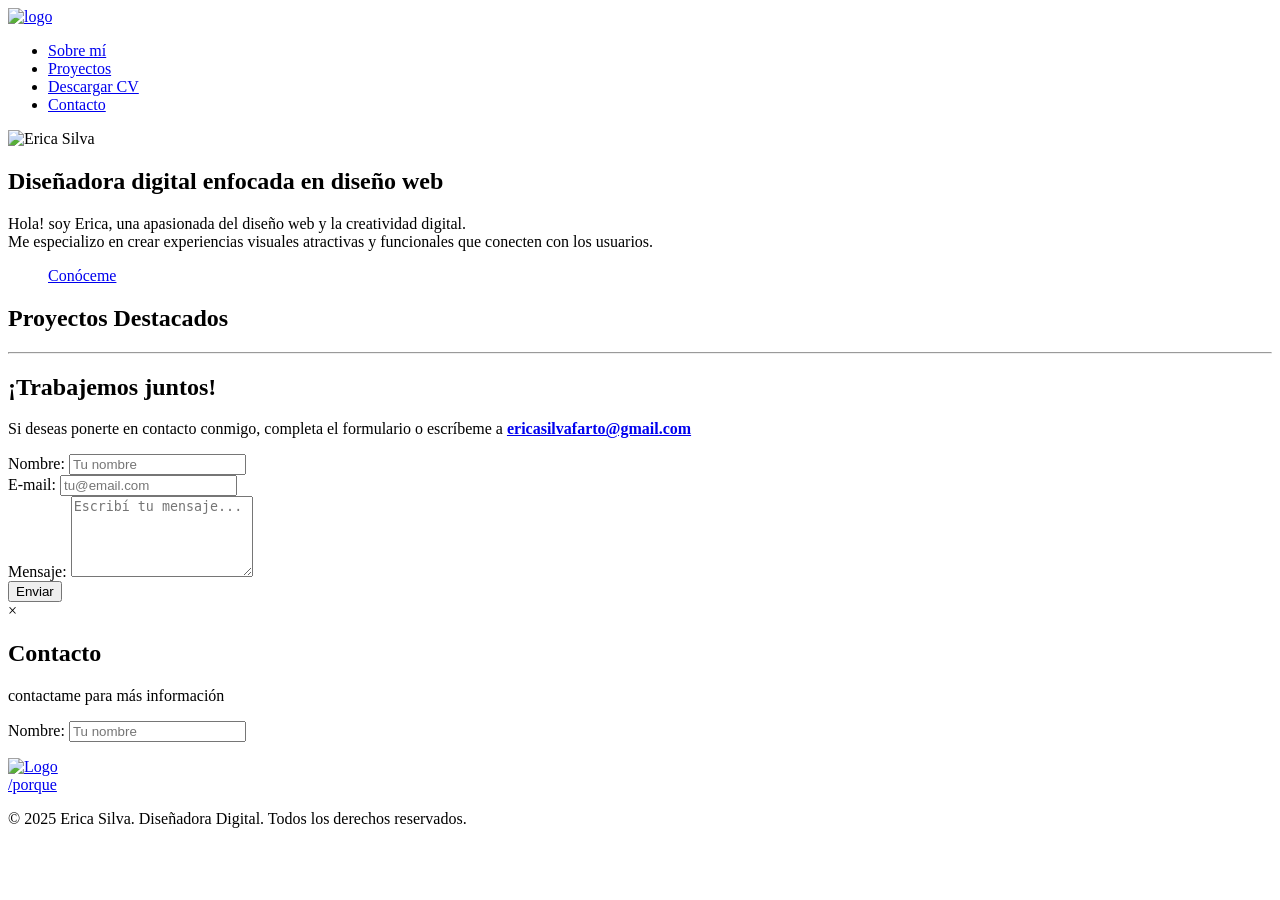
==== index.html @ f7aca34e "Cambie el index" ====
<!DOCTYPE html>
<html lang="es">

<head>
    <meta charset="UTF-8">
    <meta name="viewport" content="width=device-width, initial-scale=1.0">
    <title>Porfolio-Erica</title>
    <!-- Google Tag Manager -->
<script>(function(w,d,s,l,i){w[l]=w[l]||[];w[l].push({'gtm.start':
new Date().getTime(),event:'gtm.js'});var f=d.getElementsByTagName(s)[0],
j=d.createElement(s),dl=l!='dataLayer'?'&l='+l:'';j.async=true;j.src=
'https://www.googletagmanager.com/gtm.js?id='+i+dl;f.parentNode.insertBefore(j,f);
})(window,document,'script','dataLayer','GTM-5Q8TMDD6');</script>
<!-- End Google Tag Manager -->
    <link rel="stylesheet" href="estilo.css">
    <link rel="shortcut icon" href="imagenes/logo.png" type="Image/x-icon" />
</head>

<body>
    <!-- Google Tag Manager (noscript) -->
<noscript><iframe src="https://www.googletagmanager.com/ns.html?id=GTM-5Q8TMDD6"
height="0" width="0" style="display:none;visibility:hidden"></iframe></noscript>
<!-- End Google Tag Manager (noscript) -->
    <header>
        <nav id="navbar">
            <div class="logo"><a href="index.html"><img src="imagenes/logo.png" alt="logo"></a></div>
            <ul class="nav-links">
                <li><a href="#sobremi">Sobre mí</a></li>
                <li><a href="#proyectos">Proyectos</a></li>
                <li><a href="CV_Erica_Silva.pdf" download="CV">Descargar CV</a></li>
                <li><a href="#contacto">Contacto</a></li>
            </ul>
    </header>

    <main>
        <section id="sobremi" class="seccion">
            <div class="hero-img">
                <img src="imagenes/EricaSilva.webp" alt="Erica Silva">
            </div>
            <div class="sec-content">
                <h2 class="section-title">Diseñadora digital enfocada en diseño web</h2>
                <p>Hola! soy Erica, una apasionada del diseño web y la creatividad digital. <br> Me especializo en crear
                    experiencias visuales atractivas y funcionales que conecten con los usuarios.
                </p>
                <ul class="contacto">
                    <a href="sobremi.html">Conóceme</a>
                </ul>
            </div>
        </section>

        <section id="herramientas" class="herramientas">
            <div class="logo-slider" id="logoSlider">
                <div class="logo-track">
                    <p class="logo-item" target="_blank"><i class="fab fa-html5"></i></p>
                    <p class="logo-item" target="_blank"><i class="fab fa-css3-alt"></i></p>
                    <p class="logo-item" target="_blank"><i class="fab fa-js"></i></p>
                    <p class="logo-item" target="_blank"><i class="fas fa-code"></i></p>
                    <p class="logo-item" target="_blank"><i class="fab fa-github"></i></a></p>
                    <p class="logo-item" target="_blank"><i class="fab fa-figma"></i></a></p>
                    <p class="logo-item" target="_blank"><i class="fas fa-pen-nib"></i></p>
                    <p class="logo-item" target="_blank"><i class="fas fa-camera"></i></p>
                    <p class="logo-item" target="_blank"><i class="fas fa-video"></i></p>
                    <p class="logo-item" target="_blank"><i class="fas fa-project-diagram"></i></p>
                    <p class="logo-item" target="_blank"><i class="fab fa-html5"></i></p>
                    <p class="logo-item" target="_blank"><i class="fab fa-css3-alt"></i></p>
                    <p class="logo-item" target="_blank"><i class="fab fa-js"></i></p>
                    <p class="logo-item" target="_blank"><i class="fas fa-code"></i></p>
                    <p class="logo-item" target="_blank"><i class="fab fa-github"></i></a></p>
                    <p class="logo-item" target="_blank"><i class="fab fa-figma"></i></a></p>
                    <p class="logo-item" target="_blank"><i class="fas fa-pen-nib"></i></p>
                    <p class="logo-item" target="_blank"><i class="fas fa-camera"></i></p>
                    <p class="logo-item" target="_blank"><i class="fas fa-video"></i></p>
                    <p class="logo-item" target="_blank"><i class="fas fa-project-diagram"></i></p>
                      <p class="logo-item" target="_blank"><i class="fab fa-html5"></i></p>
                    <p class="logo-item" target="_blank"><i class="fab fa-css3-alt"></i></p>
                    <p class="logo-item" target="_blank"><i class="fab fa-js"></i></p>
                    <p class="logo-item" target="_blank"><i class="fas fa-code"></i></p>
                    <p class="logo-item" target="_blank"><i class="fab fa-github"></i></a></p>
                    <p class="logo-item" target="_blank"><i class="fab fa-figma"></i></a></p>
                    <p class="logo-item" target="_blank"><i class="fas fa-pen-nib"></i></p>
                    <p class="logo-item" target="_blank"><i class="fas fa-camera"></i></p>
                    <p class="logo-item" target="_blank"><i class="fas fa-video"></i></p>
                    <p class="logo-item" target="_blank"><i class="fas fa-project-diagram"></i></p>
                    <p class="logo-item" target="_blank"><i class="fab fa-html5"></i></p>
                    <p class="logo-item" target="_blank"><i class="fab fa-css3-alt"></i></p>
                    <p class="logo-item" target="_blank"><i class="fab fa-js"></i></p>
                    <p class="logo-item" target="_blank"><i class="fas fa-code"></i></p>
                    <p class="logo-item" target="_blank"><i class="fab fa-github"></i></a></p>
                    <p class="logo-item" target="_blank"><i class="fab fa-figma"></i></a></p>
                    <p class="logo-item" target="_blank"><i class="fas fa-pen-nib"></i></p>
                    <p class="logo-item" target="_blank"><i class="fas fa-camera"></i></p>
                    <p class="logo-item" target="_blank"><i class="fas fa-video"></i></p>
                    <p class="logo-item" target="_blank"><i class="fas fa-project-diagram"></i></p>
                </div>
            </div>
        </section>

        <section id="proyectos" class="seccion">
            <h2 class="section-title">Proyectos Destacados</h2>
            <div class="proyecto-contenedor-grid" id="proyectos-grid">
            </div>
        </section>


        <hr class="divisor-seccion">

<section id="contacto" class="seccion">
        <div class="contacto-contenido"> 
            <h2 class="section-title">¡Trabajemos juntos!</h2>
<p class="intro-contacto">Si deseas ponerte en contacto conmigo, completa el formulario o escríbeme a <a href="mailto:ericasilvafarto@gmail.com"> <strong>ericasilvafarto@gmail.com</strong></a></p>
            <form id="form-usuario" name="contact" method="POST" data-netlify="true" data-netlify="true">
                <input type="hidden" name="form-name" value="contact"/> 

                <div class="grupo-form">
                    <label for="firstname">Nombre:</label>
                    <input type="text" id="firstname" name="firstname" placeholder="Tu nombre" required />
                </div>

                <div class="grupo-form">
                    <label for="email">E-mail:</label>
                    <input type="email" id="email" name="email" placeholder="tu@email.com" required /> 
                    <div id="error-email" class="error"></div>
                </div>

                <div class="grupo-form">
                    <label for="message">Mensaje:</label>
                    <textarea id="message" name="message" rows="5" placeholder="Escribí tu mensaje..." required></textarea>
                </div>



                
  <div id="mensaje-exito" class="exito" style="display:none;">
    ¡Gracias! Tu mensaje fue enviado correctamente. 💌
  </div>


                <div id="mensaje-exito" class="exito"></div>
                <button type="submit" class="btn-cta">Enviar</button>
            </form>
        </div>
    </section>
    <!-- Modal de Proyecto -->
<div id="modal-proyecto" class="modal" style="display:none;">
    <div class="modal-contenido">
        <span class="cerrar-modal">&times;</span>
        <h2 id="modal-titulo"></h2>
        <img id="modal-imagen" src="" alt="" />
        <p id="modal-descripcion"></p>
        <div id="modal-tecnologias" class="modal-tecnologias"></div>
        <div class="modal-links">
            <a id="modal-link" href="#" target="_blank" class="btn">Ver Sitio</a>
            <a id="modal-behance" href="#" target="_blank" class="btn">Behance</a>
        </div>
    </div>
</div>

    </main>



 
   <div id="modal" class="modal">
    <div class="modal-contenido">
        <span id="cerrar-modal" class="cerrar-modal" >&times;</span>
        <h2>Contacto</h2>
        <p class="intro-contacto">contactame para más información</p>
        
       <form id="form-usuario" name="contact" method="POST" 
    data-netlify="true" 
    action="success.html"
    netlify-webhook="https://api.hsforms.com/submissions/v3/integration/submit/50661466/5d2b5044-9c53-4bc4-9241-8a1c435d7671"> 

    <input type="hidden" name="form-name" value="contact"/> 

  <div class="grupo-form">
    <label for="firstname">Nombre:</label>
    <input type="text" id="firstname" name="firstname" placeholder="Tu nombre" required />
    <p id="error-firstname" class="error"></p> 
</div>
</div></div>


    <footer id="footer-compacto">
        <div class="footer-contenido-alineado">
            <div class="logo">
                <a href="index.html"><img src="imagenes/logo.webp" alt="Logo"></a>
            </div>
            <div class="footer-col-info">
                <div class="footer-redes-compacto">
                    <a href="https://www.behance.net/ericasilva61" target="_blank" aria-label="Behance"><i class="fab fa-behance"></i></a>
                    <a  href="https://www.instagram.com/puntocreativo_uy/" target="_blank" aria-label="Instagram"><i class="fab fa-instagram"></i></a>
                </div>
            </div>
        </div>
          <a href="/porque/" id="porque">/porque</a>

        <div class="footer-copy-compacto">
            <p>&copy; 2025 Erica Silva. Diseñadora Digital. Todos los derechos reservados.</p>
        </div>
    </footer>
  
    <script src="https://kit.fontawesome.com/db7459d024.js" crossorigin="anonymous"></script>
    <script src="codigo.js?v=1.0.1"></script>

    <script type="text/javascript" id="hs-script-loader" async defer src="//js.hs-scripts.com/50661466.js"></script>

</body>

</html>
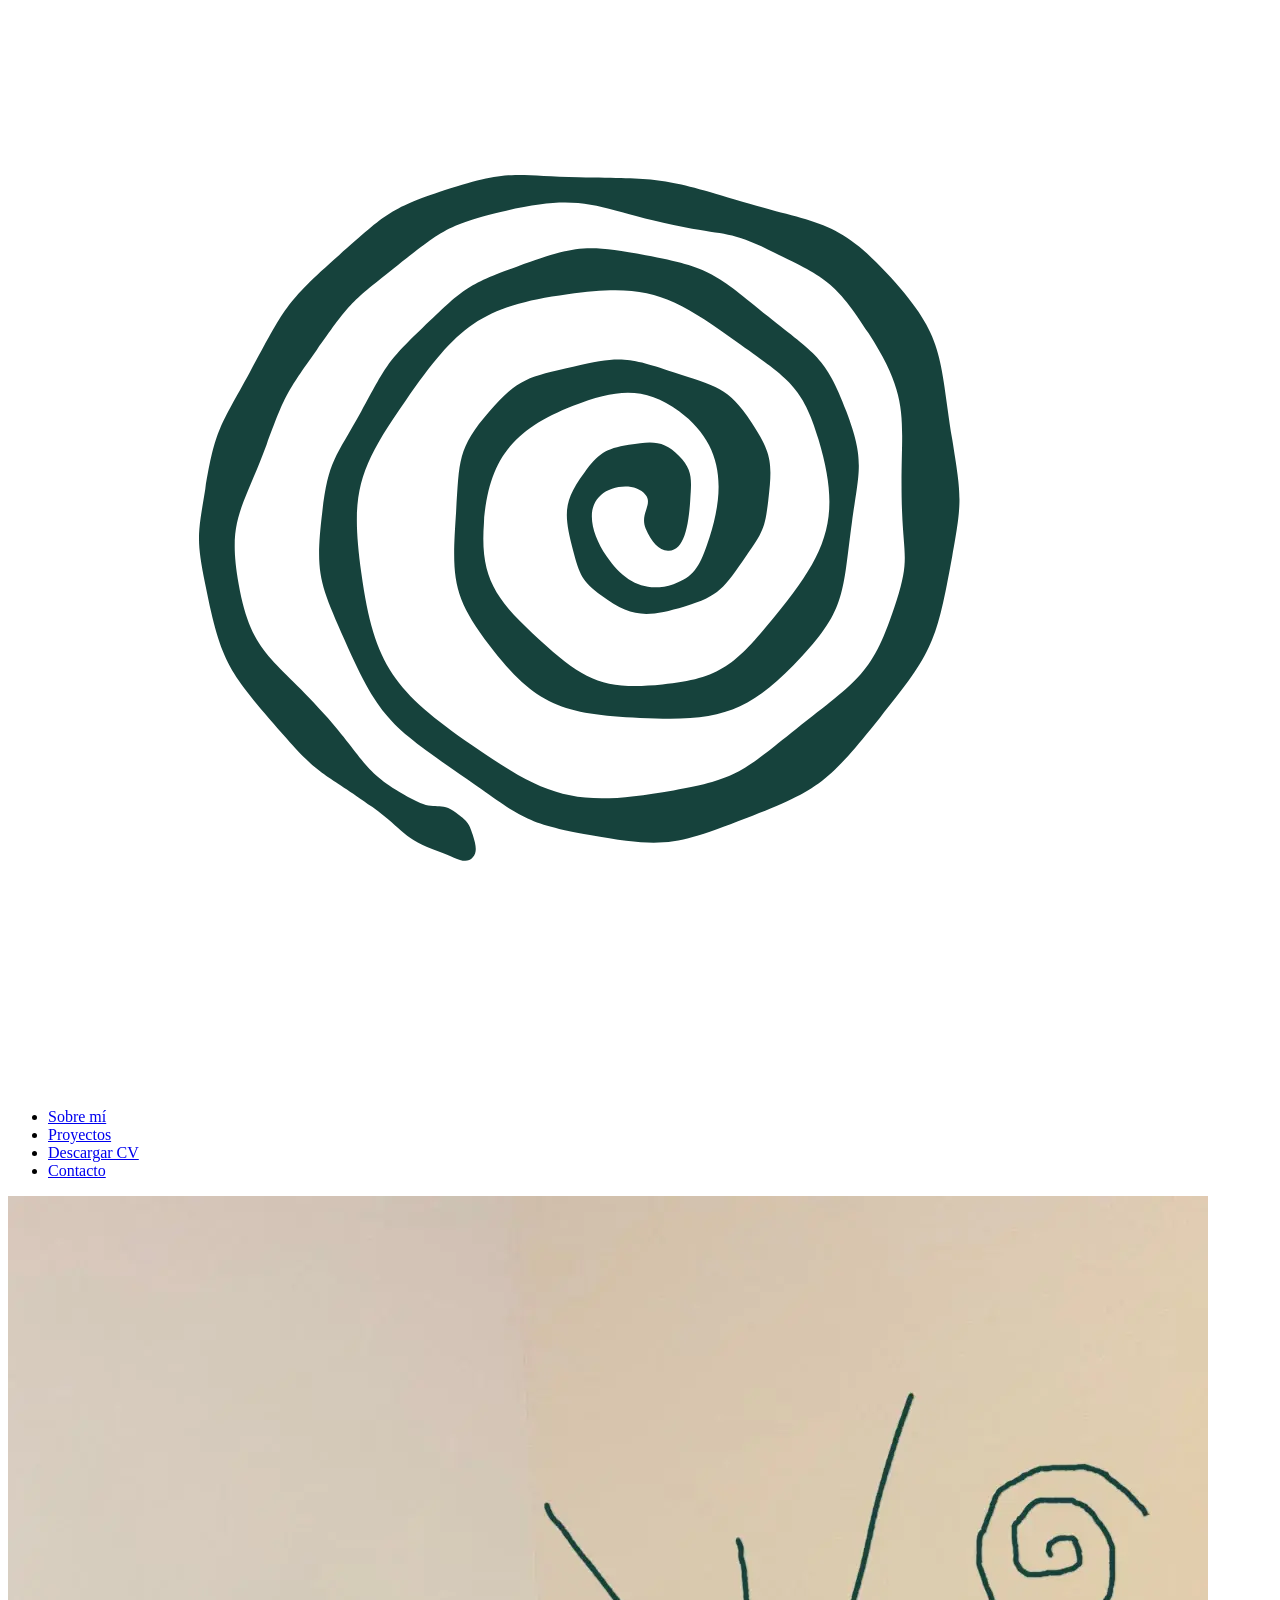
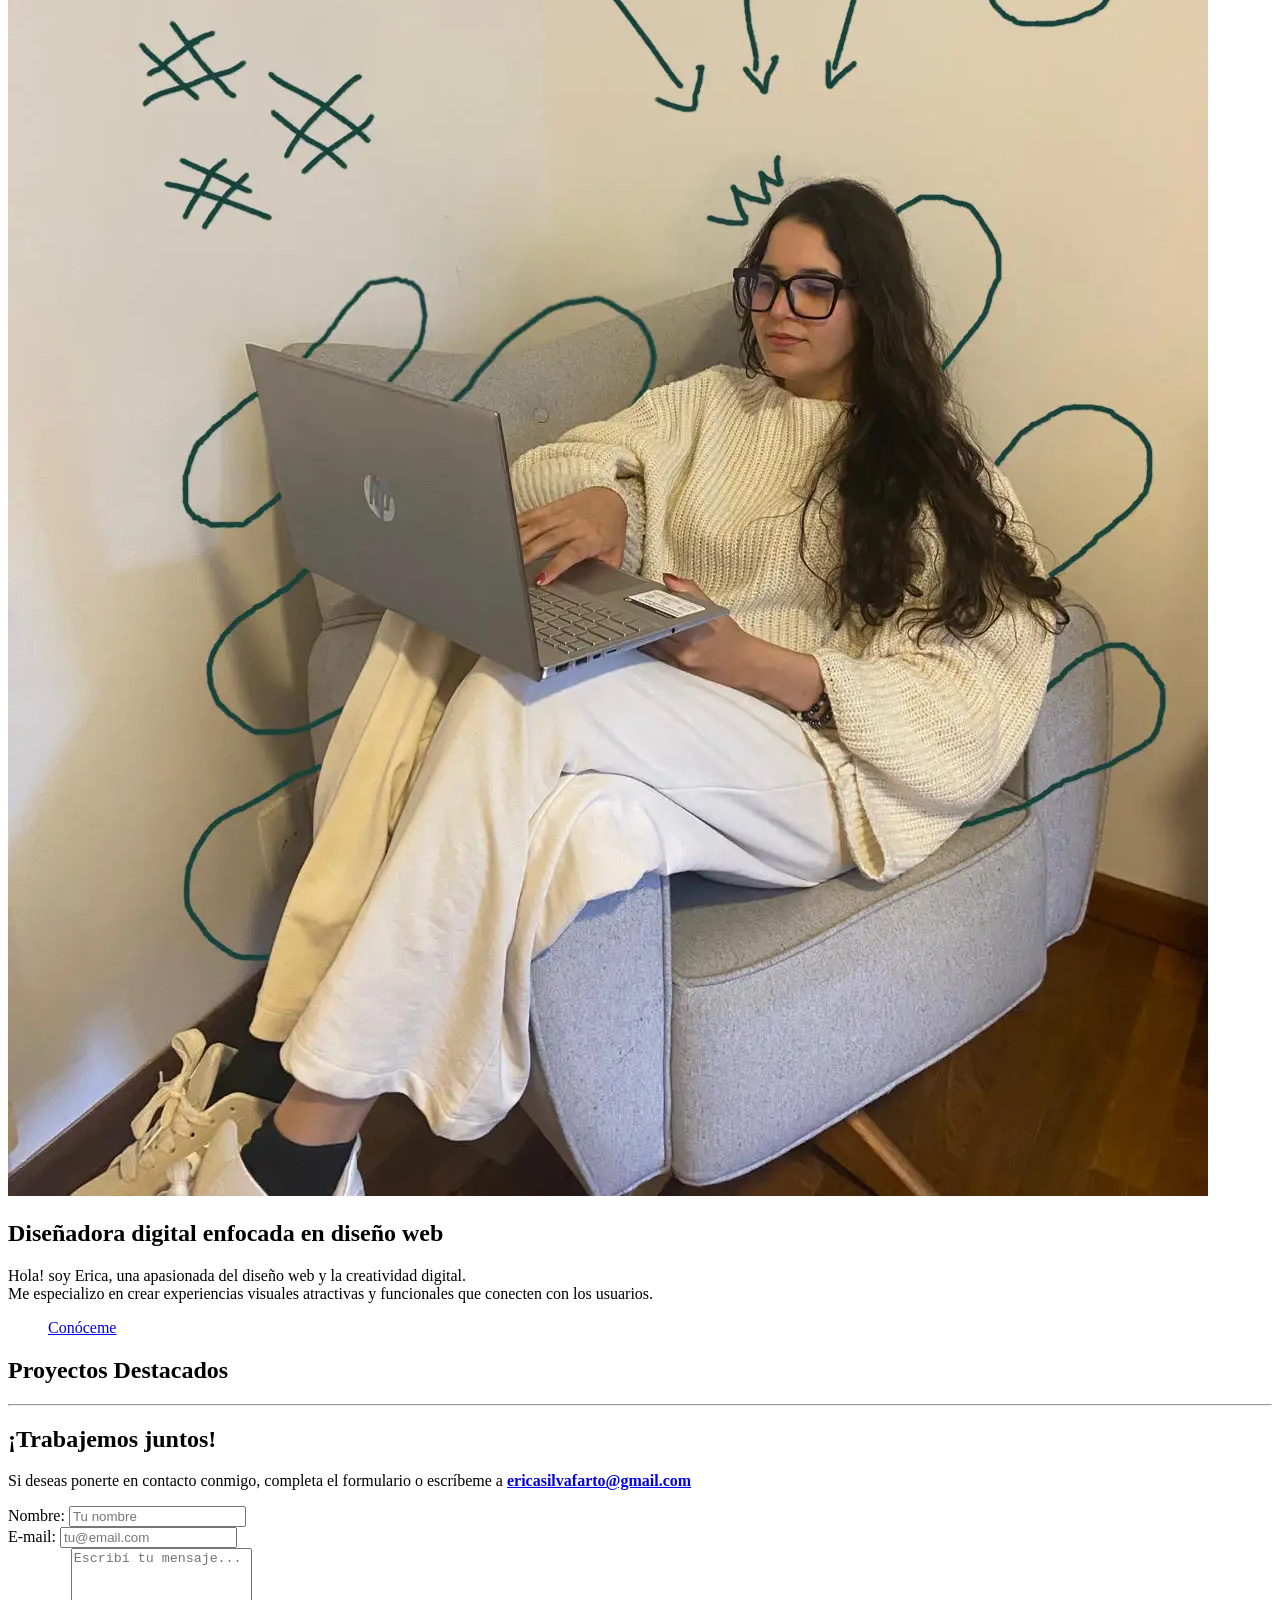
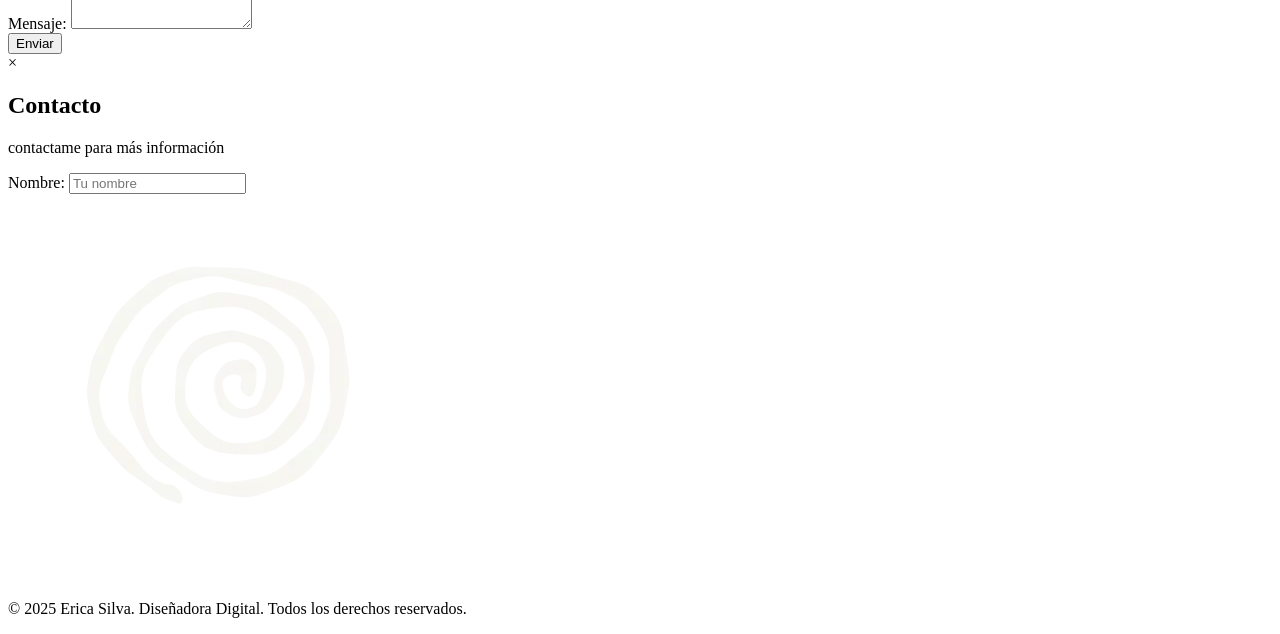
==== commit 6a51a34a: "Agregue CV e imagenes" ====
--- a/index.html
+++ b/index.html
@@ -193,7 +193,7 @@
                 </div>
             </div>
         </div>
-          <a href="/porque/" id="porque">/porque</a>
+    
 
         <div class="footer-copy-compacto">
             <p>&copy; 2025 Erica Silva. Diseñadora Digital. Todos los derechos reservados.</p>
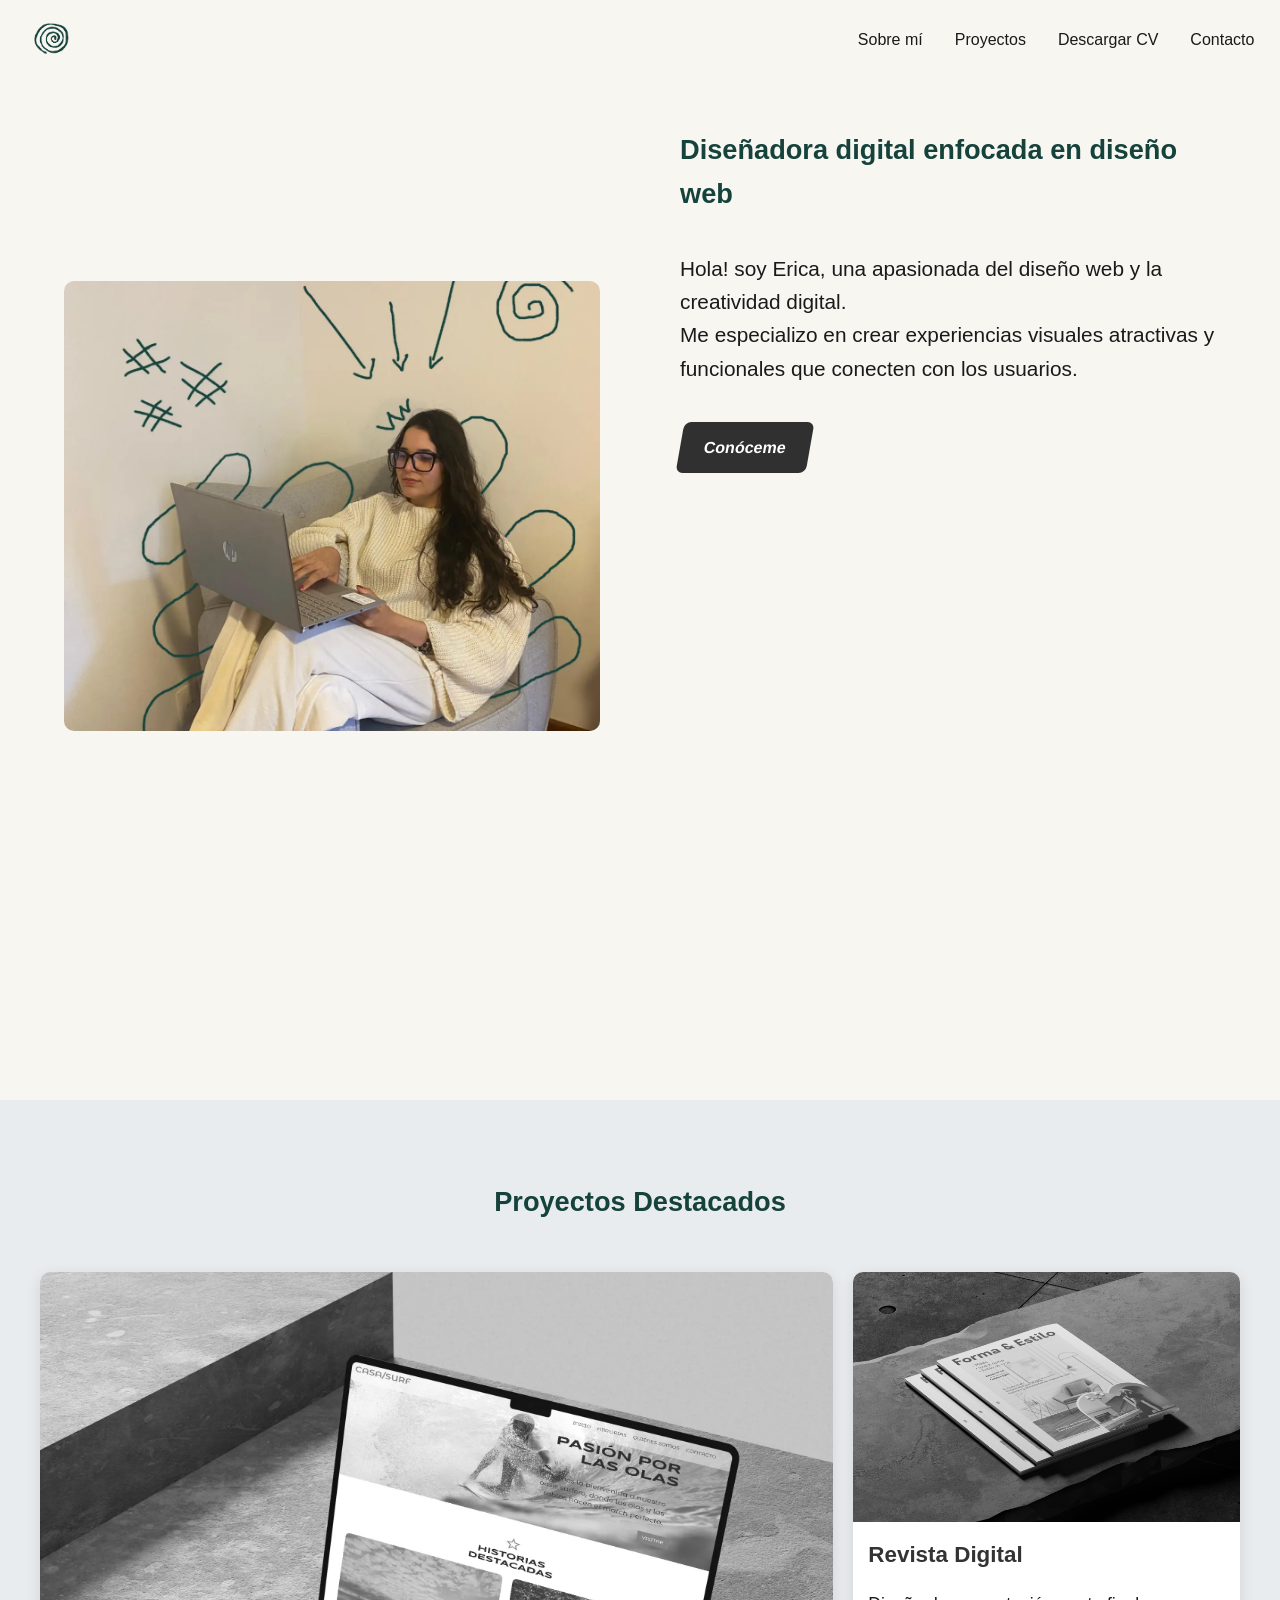
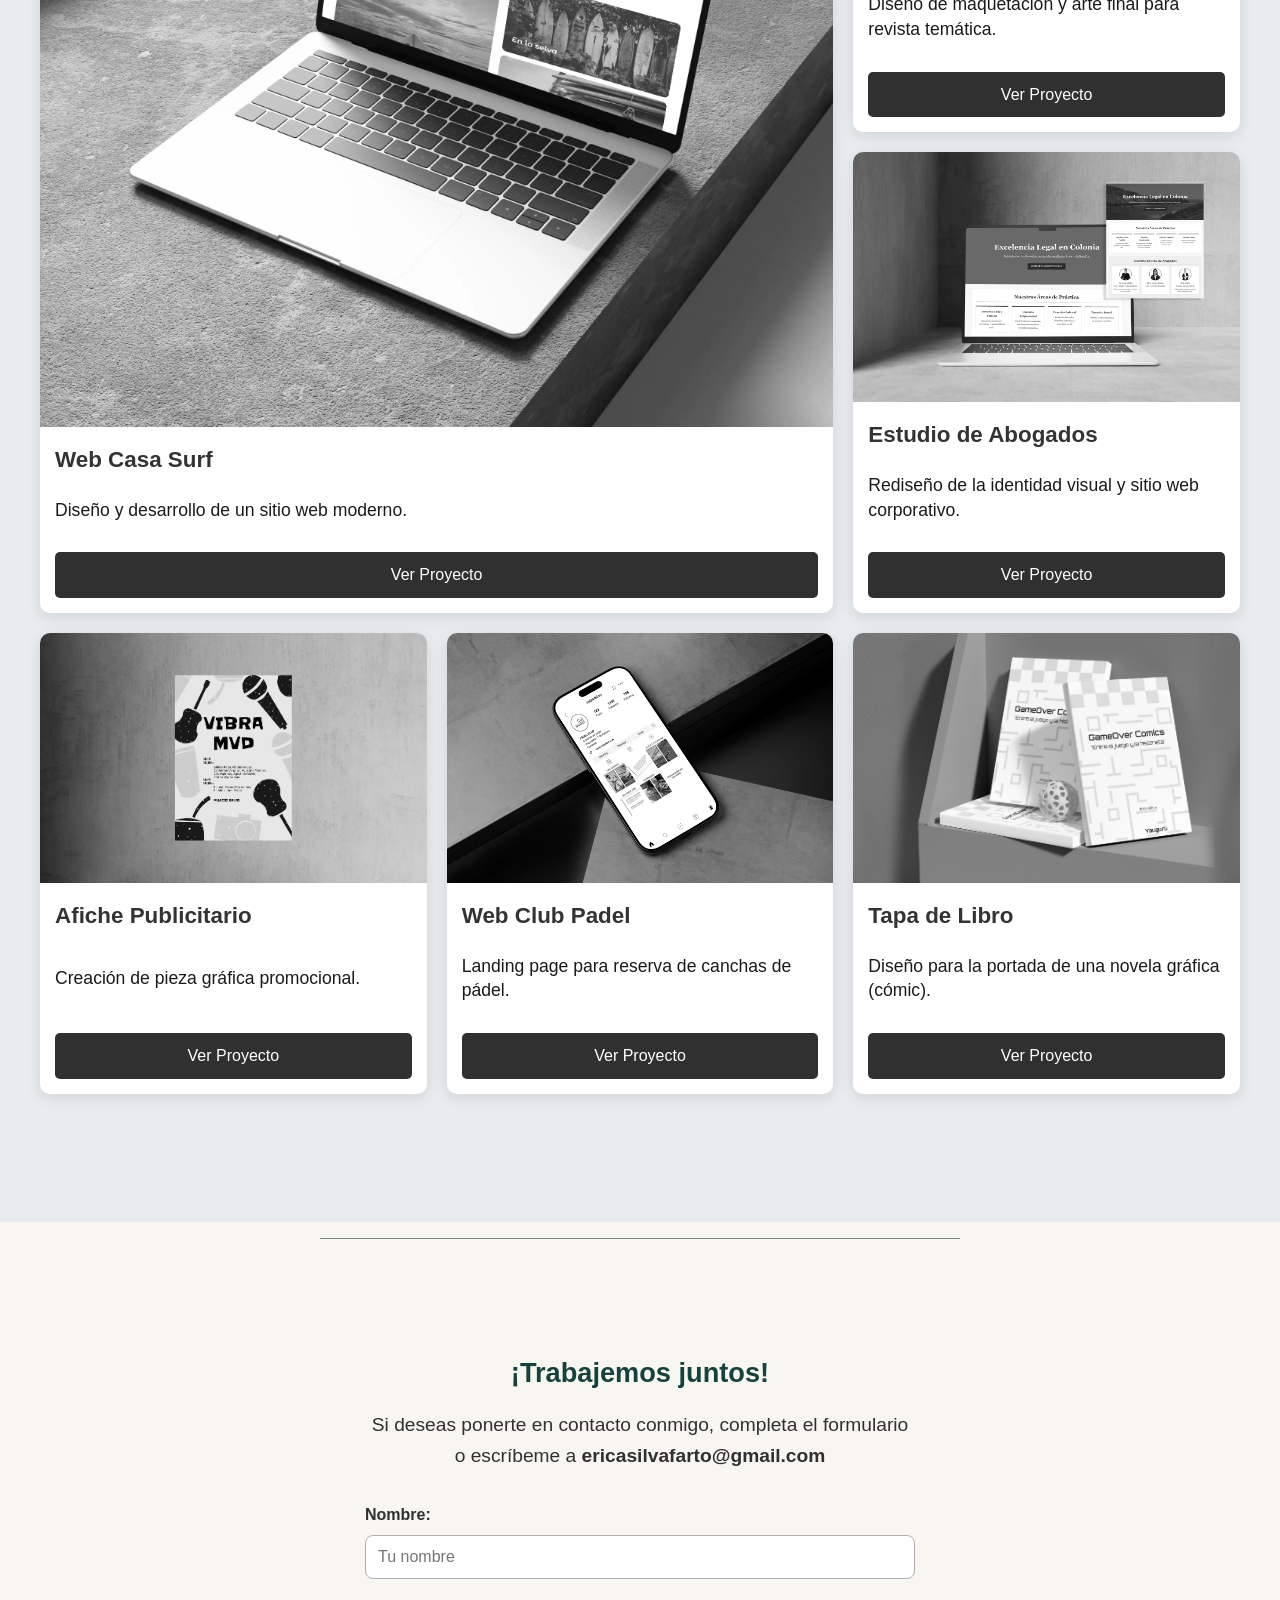
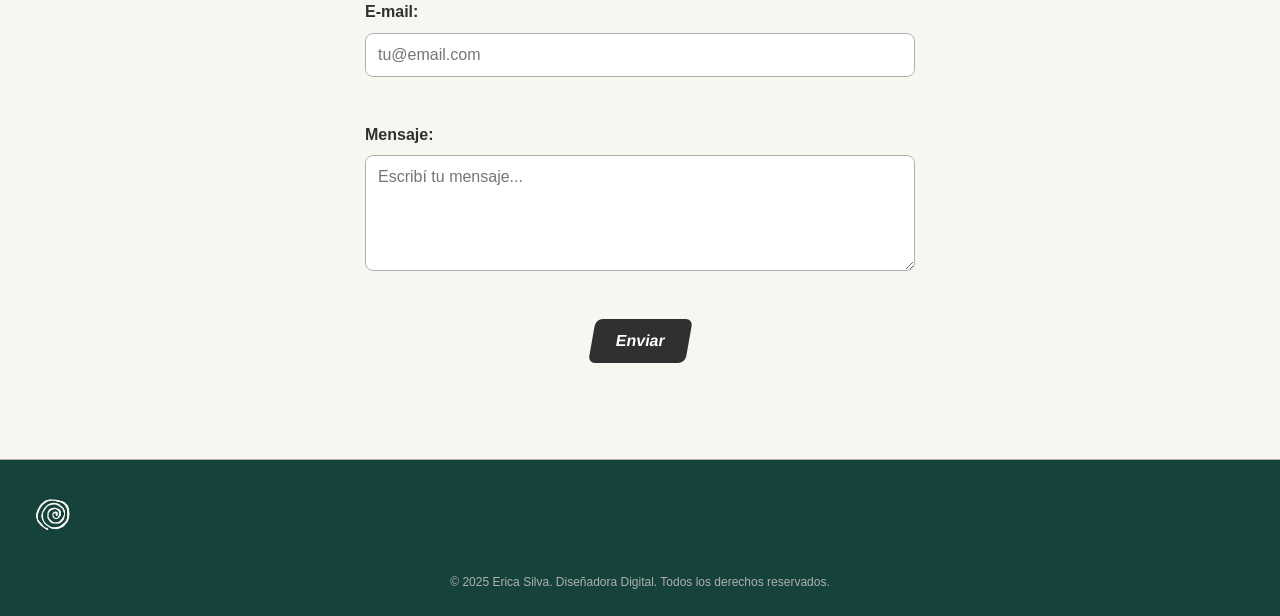
==== commit 4cda3463: "Arreglo en el css" ====
--- a/index.html
+++ b/index.html
@@ -12,7 +12,7 @@
 'https://www.googletagmanager.com/gtm.js?id='+i+dl;f.parentNode.insertBefore(j,f);
 })(window,document,'script','dataLayer','GTM-5Q8TMDD6');</script>
 <!-- End Google Tag Manager -->
-    <link rel="stylesheet" href="estilo.css">
+    <link rel="stylesheet" href="estilos.css">
     <link rel="shortcut icon" href="imagenes/logo.png" type="Image/x-icon" />
 </head>
 
--- a/estilos.css
+++ b/estilos.css
@@ -0,0 +1,1293 @@
+@import url('https://fonts.googleapis.com/css2?family=Slackey&display=swap');
+
+
+:root {
+    --primary-color: #16423c;
+    --secondary-color: #303030;
+    --secondary-version: #b0b0b0;
+    --dark-bg-color: #1a1a1a;
+    --light-bg-color: #F8F6F1;
+    --cielo-color: #e9ecef;
+    --transition: all 0.3s ease;
+}
+
+* {
+    margin: 0;
+    padding: 0;
+    box-sizing: border-box;
+}
+
+html {
+    scroll-behavior: smooth;
+    scrollbar-color: var(--primary-color) var(--cielo-color);
+}
+
+
+body {
+    font-family: 'Segoe UI', 'Poppins', Verdana, Tahoma, sans-serif;
+    background-color: var(--light-bg-color);
+    line-height: 1.6;
+    color: var(--dark-bg-color);
+}
+
+a {
+    text-decoration: none;
+    color: inherit;
+}
+
+ul {
+    list-style: none;
+}
+
+img {
+    max-width: 100%;
+    height: auto;
+    display: block;
+}
+
+/* Estilos para el header y la navegación */
+
+header {
+    position: static;
+    top: 0;
+    left: 0;
+    width: 100%;
+    background-color: var(--light-bg-color);
+}
+
+#navbar {
+    display: flex;
+    justify-content: space-between;
+    align-items: center;
+    padding: 1rem 2%;
+    max-width: 1400px;
+    margin: 0 auto;
+}
+
+.logo img{
+    height: 3rem;
+}
+
+nav .nav-links {
+    display: flex;
+    gap: 2rem;
+}
+
+nav .nav-links a {
+    position: relative;
+    padding: .5rem 0;
+    transition: var(--transition);
+}
+
+nav .nav-links a:after {
+    content: '';
+    position: absolute;
+    left: 0;
+    bottom: 0;
+    width: 0;
+    height: 2px;
+    background-color: var(--primary-color);
+    transition: var(--transition);
+}
+
+nav .nav-links a:hover {
+    color: var(--primary-color);
+}
+
+nav .nav-links a:hover:after {
+    width: 100%;
+}
+
+/* Estilos para las secciones generales */
+
+.seccion {
+    padding: 6rem 5%;
+    max-width: 1400px;
+    margin: 0 auto;
+}
+
+.section-title {
+    position: relative;
+    text-align: flex-start;
+}
+
+
+#sobremi,
+#detalle-sobremi {
+    min-height: 100vh;
+    display: flex;
+    align-items: stretch;
+    gap: 5rem;
+    padding-top: 3rem;
+    padding-inline: 4rem;
+}
+
+/* BLOQUE DE IMAGEN */
+.hero-img {
+    flex: 1;
+    display: flex;
+    align-items: center;
+    justify-content: center;
+}
+
+.hero-img img {
+    width: 100%;
+    max-height: 450px;
+    object-fit: cover;
+    border-radius: 10px;
+}
+
+/* BLOQUE DE TEXTO */
+.sec-content {
+    flex: 1;
+    display: flex;
+    flex-direction: column;
+    justify-content: flex-start;
+    /* centramos los tres elementos */
+    align-items: flex-start;
+    gap: 2.3rem;
+    /* 🔹 menor separación entre h2, p y a */
+    padding: 0;
+}
+
+/* BLOQUE DE TEXTO */
+
+h2 {
+    font-size: 1.7rem;
+    font-weight: 600;
+    color: var(--primary-color);
+    margin: 0;
+}
+
+p {
+    font-size: 1.3rem;
+    line-height: 1.6;
+    margin: 0;
+}
+
+#sobremi a,
+#detalle-sobremi a {
+    display: inline-block;
+    background-color: var(--secondary-color);
+    color: white;
+    padding: 0.8rem 1.5rem;
+    border-radius: 7px;
+    font-weight: 600;
+    transition: var(--transition);
+    border: none;
+    transform: skew(-10deg);
+}
+
+#sobremi a:hover,
+#detalle-sobremi a:hover {
+    background-color: var(--secondary-version);
+    color: var(--dark-bg-color);
+}
+
+br {
+    margin-bottom: 1em;
+    /* Oculta los saltos de línea en pantallas grandes */
+}
+
+
+/* Estilos para el slider de logos */
+
+.logo-slider {
+
+    overflow: hidden;
+    padding: 20px 0;
+    width: 100%;
+    --animation-speed: 70s;
+}
+
+.logo-track {
+    display: flex;
+    white-space: nowrap;
+    width: fit-content;
+    animation: scroll-infinito var(--animation-speed) linear infinite;
+}
+
+.logo-item {
+    margin: 0 40px;
+    /* Espacio entre iconos */
+    display: inline-flex;
+    /* Asegura la alineación */
+    align-items: center;
+    justify-content: center;
+    height: 80px;
+    /* Altura del contenedor del icono */
+    font-size: 40px;
+    /* Tamaño del icono */
+    color: var(--primary-color);
+    /* Color base del icono */
+    transition: none !important; /* Evita cambios al pasar el fusor */
+    transform: none !important;
+    color: var(--primary-color) !important; /* Mantiene el mismo color */
+}
+
+/* Estilo para el ícono individual (la etiqueta i) */
+.logo-item i {
+    pointer-events: none;
+        transform: none !important; /* Sin salto o animación */
+
+    /* Evita interferencia con el evento 'mouseenter' del padre */
+}
+
+/* Pausa la animación al pasar el ratón */
+
+
+/* Keyframes (Se mantiene igual) */
+@keyframes scroll-infinito {
+    0% {
+        transform: translateX(0);
+    }
+
+    100% {
+        transform: translateX(-50%);
+    }
+}
+
+
+/* --- Estilos de las Tarjetas (Refinados y con Filtro) --- */
+
+
+/* La imagen del proyecto es la clave aquí */
+.proyecto-card img {
+    width: 100%;
+    height: 60%;
+    max-height: 250px;
+    object-fit: cover;
+
+    /* (Se aplica globalmente) */
+    filter: grayscale(100%);
+    transition: filter 0.2s ease;
+    /* Transición suave */
+}
+
+/* Efecto al pasar el cursor sobre la TARJETA (no solo la imagen) */
+.proyecto-card:hover img {
+    filter: grayscale(0%);
+    /* Quita la escala de grises, mostrando la imagen a color */
+}
+
+/* Ajuste específico para el contenido de la tarjeta 2x2 */
+.proyecto-card.span-2x2 img {
+    max-height: 95%;
+    height: 90%;
+}
+
+.proyecto-card .proyecto-info p {
+    margin-top: 10px;
+    margin-bottom: 20px;
+    font-size: 1.1rem;
+    line-height: 1.4;
+}
+/* --- Resto de estilos del diseño en bloque (sin cambios) --- */
+
+/* Contenedor Grid (Optimizado) */
+.proyecto-contenedor-grid {
+    display: grid;
+    grid-template-columns: repeat(3, 1fr);
+    gap: 20px;
+    max-width: 1200px;
+    margin: 3rem auto;
+    grid-auto-rows: minmax(200px, auto);
+}
+
+/* Estilos de la Tarjeta */
+.proyecto-card {
+    background-color: #ffffff;
+    border-radius: 10px;
+    box-shadow: 0 4px 15px rgba(0, 0, 0, 0.1);
+    overflow: hidden;
+    text-align: left;
+    transition: transform 0.3s ease, box-shadow 0.1s ease;
+    display: flex;
+    flex-direction: column;
+    min-height: 200px;
+}
+
+.proyecto-card:hover {
+    box-shadow: 0 8px 20px rgba(0, 0, 0, 0.5);
+}
+
+/* Contenido de la tarjeta */
+.proyecto-info {
+    padding: 15px;
+    flex-grow: 1;
+    display: flex;
+    flex-direction: column;
+    justify-content: space-between;
+}
+
+/* Título del proyecto */
+.proyecto-card h3 {
+    margin: 0 0 10px 0;
+    font-size: 1.4em;
+    color: #333;
+}
+
+/* Botón "Ver Proyecto" */
+.proyecto-card .btn {
+    display: block;
+    padding: 10px 15px;
+    background-color: var(--secondary-color);
+    color: white;
+    text-decoration: none;
+    text-align: center;
+    border-radius: 5px;
+    font-weight: 500;
+    margin-top: 10px;
+    transition: var(--transition)
+}
+
+.proyecto-card .btn:hover {
+    background-color: var(--secondary-version);
+    color: var(--dark-bg-color);
+}
+
+/* Clases de Tamaño para el Patrón Asimétrico (Escritorio/Tablet) */
+.proyecto-card.span-2x2 {
+    grid-column: span 2;
+    grid-row: span 2;
+}
+
+/* --- Estilos de la sección Proyectos y Título --- */
+#proyectos {
+    padding: 80px 20px;
+    text-align: center;
+    background-color: #e9ecef;
+    font-family: 'Helvetica Neue', Helvetica, Arial, sans-serif;
+}
+
+
+/* Pagina sobre mi */
+
+
+/* --- Estilos para Redes Sociales dentro de la Introducción --- */
+/* ======================================= */
+/* === ESTILOS ESPECÍFICOS PARA SOBRE MÍ (Detalle) === */
+/* ======================================= */
+
+/* --- Ayudas Generales --- */
+.centrado {
+    text-align: center;
+}
+
+.background-claro {
+    background-color: var(--cielo-color);
+    /* Un tono ligeramente diferente para contrastar con el fondo del body */
+}
+
+.divisor-seccion {
+    border: 0;
+    height: 1px;
+    background-color: var(--primary-color);
+    max-width: 40rem;
+    margin: 1rem auto;
+    opacity: 0.6;
+}
+
+
+/* 1. Sección Principal (Estilo Side-by-Side del Index) */
+
+
+/* Reutilizando la estructura de la imagen del index */
+
+
+/* #detalle-sobremi {
+	font-size: 2rem;
+	color: var(--primary-color);
+	margin-bottom: 0.5rem;
+} */
+
+.sub-seccion-title {
+    font-size: 1.2rem;
+    font-weight: 700;
+    color: var(--secondary-color);
+    margin-top: 1rem;
+    border-bottom: 2px solid var(--secondary-version);
+    padding-bottom: 5px;
+}
+
+
+/* --- Estilos de Botones de Contacto --- */
+
+.enlaces-contacto-sobremi {
+    display: flex;
+    gap: 1rem;
+    margin-top: 1rem;
+}
+
+.btn-principal {
+    display: inline-block;
+    background-color: var(--secondary-color);
+    color: white;
+    padding: 0.8rem 1.5rem;
+    border-radius: 7px;
+    font-weight: 600;
+    transition: var(--transition);
+    border: none;
+    transform: skew(-10deg);
+}
+
+.btn-principal:hover {
+    background-color: var(--secondary-version);
+    color: var(--dark-bg-color);
+}
+
+.whatsapp-btn {
+    display: inline-flex;
+    align-items: center;
+    gap: 8px;
+    background-color: #25d366;
+    color: white;
+    padding: 0.8rem 1.5rem;
+    border-radius: 7px;
+    font-weight: 600;
+    transition: var(--transition);
+    border: none;
+    transform: skew(-10deg);
+}
+
+.whatsapp-btn:hover {
+    background-color: #128c7e;
+}
+
+
+/* --- Estilos para Redes Sociales dentro de la Introducción (NUEVO) --- */
+
+.redes-sociales-intro {
+    display: flex;
+    align-items: center;
+    gap: 15px;
+    margin-top: 2rem;
+    padding-top: 1rem;
+    border-top: 1px dashed var(--secondary-version);
+}
+
+.redes-sociales-intro p {
+    font-size: 1rem;
+    font-weight: 500;
+    margin: 0;
+}
+
+.redes-sociales-intro a {
+    display: inline-flex;
+    align-items: center;
+    gap: 5px;
+    padding: 8px 15px;
+    border-radius: 5px;
+    font-weight: 500;
+    transition: var(--transition);
+    text-decoration: none;
+    color: white;
+    background-color: var(--secondary-color);
+    transform: none;
+}
+
+.redes-sociales-intro a:hover {
+    background-color: var(--secondary-version);
+    color: var(--dark-bg-color);
+}
+
+.redes-sociales-intro a i {
+    font-size: 1em;
+}
+
+
+/* 2. Sección de Habilidades Detalladas (LISTA SIMPLE - SIN TARJETAS) */
+
+.habilidades-lista-simple-container {
+    display: grid;
+    grid-template-columns: repeat(auto-fit, minmax(300px, 1fr));
+    gap: 30px;
+    margin-top: 3rem;
+    max-width: 1200px;
+    margin-left: auto;
+    margin-right: auto;
+    padding: 0 15px;
+}
+
+.habilidad-lista-bloque {
+    background-color: #ffffff;
+    padding: 25px;
+    border-radius: 5px;
+    box-shadow: 0 2px 5px rgba(0, 0, 0, 0.05);
+    border-top: 3px solid var(--primary-color);
+}
+
+.bloque-titulo {
+    font-size: 1.3rem;
+    color: var(--primary-color);
+    margin-bottom: 15px;
+    border-bottom: 1px solid var(--secondary-version);
+    padding-bottom: 10px;
+    font-weight: 600;
+
+    display: flex;
+    align-items: flex-start;
+}
+
+.bloque-titulo i {
+    margin-right: 10px;
+    margin-top: 0.5rem;
+}
+
+.lista-herramientas {
+    list-style: none;
+    padding: 0;
+    display: flex;
+    flex-direction: column;
+    gap: 12px;
+}
+
+.lista-herramientas li {
+    font-size: 1.05rem;
+    color: var(--dark-bg-color);
+    padding-left: 25px;
+    position: relative;
+    line-height: 1.4;
+}
+
+.lista-herramientas li::before {
+    content: "•";
+    color: var(--primary-color);
+    font-size: 1.8em;
+    line-height: 0.6;
+    position: absolute;
+    left: 0;
+    top: 0.1rem;
+    transform: none;
+}
+
+/* ======================================= */
+/* === NUEVOS ESTILOS PARA SECCIÓN REDES SOCIALES (ACTUALIZADO) === */
+/* ======================================= */
+
+#redes-seccion {
+    background-color: var(--light-bg-color);
+    /* Fondo con el color secondary */
+    color: white;
+    /* Texto claro para el fondo oscuro */
+    padding: 8.5rem 5% ;
+}
+
+#redes-seccion .seccion-contenido {
+    display: flex;
+    flex-direction: column;
+    align-items: center;
+    max-width: 1400px;
+    margin: 0 auto;
+    text-align: center;
+}
+
+
+.redes-iconos {
+    display: flex;
+    flex-wrap: wrap; /* Para que los botones se envuelvan en pantallas pequeñas */
+    justify-content: center;
+    gap: 1.5rem;
+    margin-top: 3rem;
+}
+
+.redes-iconos a {
+    display: inline-flex;
+    align-items: center;
+    gap: 8px;
+    background-color: var(--dark-bg-color); /* Fondo de los botones */
+    color: white;
+    padding: 0.8rem 1.5rem;
+    border-radius: 7px;
+    font-weight: 600;
+    transition: var(--transition);
+    border: none;
+    transform: skew(-10deg); /* Misma inclinación que los otros botones */
+    text-decoration: none; /* Asegurar que no hay subrayado */
+    font-size: 1.1rem; /* Ajustar tamaño de fuente */
+}
+
+.redes-iconos a:hover {
+    background-color: var(--secondary-version);
+    /* Color de hover */
+    color: var(--dark-bg-color); /* Texto oscuro en hover */
+    transform: skew(-10deg) translateY(-3px); /* Pequeño efecto al pasar el ratón */
+}
+
+.redes-iconos a i {
+    font-size: 1.2em; /* Iconos un poco más grandes */
+}
+
+
+/* ======================================= */
+/* === ESTILOS PARA EL FOOTER (VERSIÓN ALINEADA A LA IZQUIERDA) === */
+/* ======================================= */
+
+#footer-compacto {
+    /* Mantenemos la base compacta y clara */
+    background-color: var(--primary-color);
+    color: var(--dark-bg-color);
+    padding: 2rem 0 1.5rem 0;
+    border-top: 1px solid var(--secondary-version);
+}
+
+
+.footer-contenido-alineado {
+    /* Replicamos la configuración central del #navbar */
+    max-width: 1400px; /* Igual al límite de tu nav */
+    margin: 0 auto; /* Centra todo el contenido */
+    padding: 0 2%; /* <-- ESTO ALINEA EL LOGO AL BORDE DEL CONTENIDO DEL NAV */
+
+    /* Propiedades de Flexbox */
+    display: flex;
+    justify-content: space-between;
+    align-items: center;
+
+    padding-bottom: 1rem;
+    border-bottom: 1px solid rgba(0, 0, 0, 0.05);
+}
+
+/* Logo a la izquierda */
+
+
+/* Columna de Información (Enlaces + Redes) */
+.footer-col-info {
+    display: flex;
+    gap: 2rem;
+    align-items: center;
+}
+
+/* Navegación central - Se mantiene, pero ahora alineada en el `col-info` */
+.footer-nav-compacto {
+    display: flex;
+    gap: 1rem;
+    align-items: center;
+    font-size: 0.95rem;
+}
+
+/* Redes Sociales - Se mantiene igual */
+.footer-redes-compacto {
+    display: flex;
+    gap: 0.8rem;
+}
+/* ... (el resto de estilos de .footer-nav-compacto a:hover, .separador, .footer-redes-compacto, etc., se mantienen iguales) ... */
+
+
+/* Copyright (Lo centramos debajo de la línea) */
+.footer-copy-compacto p {
+    text-align: center; /* Aseguramos que el copyright siempre esté centrado */
+    font-size: 0.75rem;
+    color: var(--secondary-version);
+    margin-top: 1rem;
+}
+
+/* Mantenemos el hover en el color principal */
+.footer-redes-compacto a:hover{
+    color: var(--secondary-version);
+}
+
+
+/* ======================================= */
+/* === ESTILOS PARA EL MODAL (VENTANA EMERGENTE) === */
+/* ======================================= */
+
+.modal {
+    display: none; /* Oculto por defecto */
+    position: fixed;
+    z-index: 1000; /* Asegura que esté por encima de todo */
+    left: 0;
+    top: 0;
+    width: 100%;
+    height: 100%;
+    overflow: auto;
+    background-color: rgba(0, 0, 0, 0.8); /* Fondo oscuro semitransparente */
+    justify-content: center;
+    align-items: center;
+    padding: 20px;
+}
+
+/* Bloquea el scroll del body cuando el modal está abierto */
+body.modal-abierto {
+    overflow: hidden;
+}
+
+.modal-contenido {
+    background-color: var(--light-bg-color);
+    margin: auto;
+    padding: 30px;
+    border-radius: 10px;
+    width: 90%;
+    max-width: 900px;
+    position: relative;
+    box-shadow: 0 5px 15px rgba(0, 0, 0, 0.5);
+    animation: fadeIn 0.3s;
+}
+
+@keyframes fadeIn {
+    from { opacity: 0; transform: translateY(-50px); }
+    to { opacity: 1; transform: translateY(0); }
+}
+
+.cerrar-modal {
+    color: var(--dark-bg-color);
+    float: right;
+    font-size: 38px;
+    font-weight: bold;
+    position: absolute;
+    top: 10px;
+    right: 20px;
+    cursor: pointer;
+    transition: color 0.3s;
+}
+
+.cerrar-modal:hover,
+.cerrar-modal:focus {
+    color: var(--primary-color);
+    text-decoration: none;
+    cursor: pointer;
+}
+
+.modal-contenido h3 {
+    color: var(--primary-color);
+    font-size: 2.2rem;
+    margin-bottom: 20px;
+    border-bottom: 2px solid var(--secondary-version);
+    padding-bottom: 10px;
+}
+
+/* Cuerpo del Modal (Flexbox para la disposición Imagen + Texto) */
+.modal-cuerpo {
+    display: flex;
+    gap: 30px;
+    align-items: flex-start;
+}
+
+.modal-cuerpo img {
+    max-width: 50%;
+    height: auto;
+    border-radius: 5px;
+    box-shadow: 0 2px 10px rgba(0, 0, 0, 0.1);
+}
+
+.modal-descripcion-container {
+    flex-grow: 1;
+    display: flex;
+    flex-direction: column;
+}
+
+.modal-descripcion-container p{
+    font-size: 1.1rem;
+    line-height: 1.6;
+    margin-bottom: 20px;
+}
+
+/* Estilos de las insignias de tecnología */
+#modal-tecnologias {
+    display: flex;
+    flex-wrap: wrap;
+    gap: 10px;
+    margin-bottom: 30px;
+    color: var(--dark-bg-color);
+}
+
+.badge-tecnologia {
+    color: var(--dark-bg-color);
+  
+}
+.modal-links {
+    background-color: var(--secondary-version);
+    color: var(--dark-bg-color);
+    width: 12%;          /* ancho relativo al contenedor */
+    max-width: 500px;    /* ancho máximo */
+    padding: 20px;       /* espacio interno */
+    /* centra el modal horizontalmente */
+    border-radius: 10px; /* opcional: bordes redondeados */
+}
+
+/* Botones dentro del modal */
+.modal-descripcion-container .btn  {
+    display: inline-block;
+    width: fit-content;
+    margin-right: 15px;
+    margin-bottom: 10px;
+    transform: none; /* Quitar el skew */
+}
+
+.modal-descripcion-container .btn-secundario {
+    background-color: #333; /* Color oscuro para Behance/Github */
+    color: white;
+}
+
+.modal-descripcion-container .btn-secundario:hover {
+    background-color: var(--secondary-color);
+    color: white;
+}
+
+
+/* ======================================= */
+/* === ESTILOS PARA LA SECCIÓN CONTACTO (Formulario) === */
+/* ======================================= */
+
+#contacto {
+    /* Fondo que ya tienes en tu HTML, pero aseguramos el padding y centrado */
+    padding: 6rem 5%; /* Ya definido en .seccion, pero reaseguramos */
+    background-color: var(--light-bg-color); /* Usamos tu variable */
+    text-align: center;
+}
+
+.contacto-contenido {
+    max-width: 550px; /* Limita el ancho del formulario para mejor lectura */
+    margin: 0 auto; /* Centra el bloque de formulario */
+}
+
+.intro-contacto {
+    margin-bottom: 30px;
+    font-size: 1.1em;
+    color: var(--secondary-color);
+}
+
+/* --- Grupos de Campo (Label + Input) --- */
+.grupo-form {
+    text-align: left;
+    margin-bottom: 20px;
+}
+
+.grupo-form label {
+    display: block;
+    font-weight: 600; /* Coherente con otros textos importantes */
+    margin-bottom: 8px;
+    color: var(--secondary-color);
+    font-size: 1em;
+}
+.intro-contacto {
+    font-size: 1.2rem;
+    color: var(--secondary-color);
+    margin-top: 1rem;
+}
+/* --- Inputs y Textareas (Estilo plano y limpio) --- */
+.grupo-form input[type="text"],
+.grupo-form input[type="email"],
+.grupo-form textarea {
+    width: 100%;
+    padding: 12px;
+    border: 1px solid var(--secondary-version); /* Borde suave */
+    border-radius: 8px;
+    background-color: white;
+    box-sizing: border-box;
+    font-size: 1em;
+    font-family: inherit;
+    transition: var(--transition);
+}
+
+.grupo-form textarea {
+    resize: vertical; /* Permite solo redimensionar verticalmente */
+}
+
+.btn-cta {
+    /* ✨ Propiedades del Botón Principal */
+    display: inline-block;
+    background-color: var(--secondary-color); /* Fondo oscuro (igual que tu contacto/whatsapp) */
+    color: white;
+    padding: 0.8rem 1.5rem;
+    border-radius: 7px;
+    font-weight: 600;
+    transition: var(--transition);
+    border: none;
+    cursor: pointer;
+    
+    /* ✨ Propiedad clave: EL EFECTO INCLINADO */
+    transform: skew(-10deg);
+    
+    margin-top: 20px;
+    font-size: 1rem;
+}
+
+.btn-cta:hover {
+    /* Mismo hover que usas en otros botones */
+    background-color: var(--secondary-version);
+    color: var(--dark-bg-color);
+    /* Aplicar un pequeño movimiento extra además de la inclinación */
+    transform: skew(-10deg) translateY(-2px); 
+}
+/* Efecto de enfoque (Focus) */
+.grupo-form input:focus,
+.grupo-form textarea:focus {
+    border-color: var(--primary-color); /* Usa tu color primario al enfocar */
+    outline: none;
+    box-shadow: 0 0 0 2px rgba(22, 66, 60, 0.2); /* Sombra suave con color primario */
+}
+
+/* --- Mensajes de Validación --- */
+.error {
+    color: #dc3545; /* Rojo clásico para errores */
+    font-size: 0.9em;
+    margin-top: 5px;
+    min-height: 20px; /* Importante para evitar que la sección salte */
+}
+
+.exito {
+    color: var(--primary-color); /* Puedes usar el color primario para el éxito */
+    font-size: 1.1em;
+    margin-top: 20px;
+    font-weight: 600;
+}
+
+
+
+
+
+.titulo-principal {
+  font-size: 2.5rem;
+  text-align: center;
+  color: var(--secondary-version, #444);
+  margin-bottom: 2rem;
+  text-transform: uppercase;
+  letter-spacing: 2px;
+}
+
+
+.descripcion-seccion {
+  text-align: center;
+  max-width: 800px;
+  margin: 0 auto 2rem auto;
+  font-size: 1rem;
+}
+
+/* Imagen principal */
+.imagen-centrada {
+  display: flex;
+  justify-content: center;
+}
+
+
+/* Galería encuesta */
+.galeria-encuesta {
+  display: grid;
+  grid-template-columns: repeat(auto-fit, minmax(220px, 1fr));
+  gap: 1.5rem;
+  margin-top: 2rem;
+}
+
+.img-encuesta {
+  width: 100%;
+  border-radius: 10px;
+  object-fit: cover;
+  box-shadow: 0 3px 10px rgba(0, 0, 0, 0.1);
+  transition: transform 0.3s ease, opacity 0.3s ease;
+}
+
+.img-encuesta:hover {
+  transform: scale(1.03);
+  opacity: 0.9;
+}
+
+
+/* === MEDIA QUERIES UNIFICADAS (Tablet y Móvil) === */
+
+
+/* --- AJUSTES PARA TABLET (max-width: 1024px) --- */
+@media (max-width: 1024px) {
+    /* 1. TIPOGRAFÍA Y ESPACIADO GENERAL */
+    .seccion {
+        padding: 5rem 3%; 
+    }
+    
+    h2 {
+        font-size: 1.5rem;
+    }
+    
+    p {
+        font-size: 1.15rem;
+    }
+
+    /* 2. SECCIÓN SOBRE MÍ */
+    #sobremi,
+    #detalle-sobremi {
+        min-height: auto; /* Permite que el contenido determine la altura */
+        gap: 3rem; 
+        padding-inline: 2rem;
+        padding-top: 5rem;
+        padding-bottom: 3rem;
+    }
+    
+    .hero-img img {
+        max-height: 350px;
+    }
+    
+    /* 3. PROYECTOS (Grid de 3 a 2 columnas) */
+    .proyecto-contenedor-grid {
+        grid-template-columns: repeat(2, 1fr); 
+        gap: 15px; 
+        margin: 2rem auto;
+    }
+
+    /* Ajuste de la tarjeta 2x2 para la cuadrícula de 2 columnas */
+    .proyecto-card.span-2x2 {
+        grid-column: span 2; 
+        grid-row: span 1; /* Ocupa solo 1 fila para no ser demasiado alto */
+    }
+    
+    /* 4. HABILIDADES DETALLADAS */
+    .habilidades-lista-simple-container {
+        grid-template-columns: repeat(auto-fit, minmax(250px, 1fr));
+        gap: 20px;
+    }
+    
+    /* 5. FOOTER (Alineación vertical) */
+    .footer-contenido-alineado {
+        flex-direction: column; 
+        gap: 1.5rem;
+    }
+
+    .footer-col-info {
+        flex-direction: column; 
+        gap: 1rem;
+    }
+
+    .footer-nav-compacto {
+        flex-wrap: wrap;
+        justify-content: center;
+    }
+}
+
+@media (max-width: 600px) {
+    /* --- General y Tipografía --- */
+    .seccion {
+        padding: 4rem 1rem;
+    }
+
+    h2 {
+        font-size: 1.4rem;
+        text-align: center; 
+    }
+
+    p {
+        font-size: 1rem;
+    }
+    
+    /* --- 🧭 NAV BAR --- */
+    #navbar {
+        flex-direction: column;
+        padding: 1rem 1rem;
+    }
+
+    .logo {
+        margin-bottom: 1rem; 
+        width: 100%;
+        text-align: center;
+    }
+    
+    .nav-links {
+        flex-wrap: wrap; 
+        justify-content: center; 
+        gap: 0.8rem !important; 
+    }
+
+    nav .nav-links a {
+        font-size: 0.9rem; 
+        padding: 0.5rem 0.8rem; 
+    }
+
+    nav .nav-links a:after {
+        content: none;
+    }
+    
+    .modal-imagen {
+        display: none; 
+    }
+
+    /* --- 2. SECCIÓN SOBRE MÍ Y BOTONES PRINCIPALES (Armonizados) --- */
+    #sobremi, #detalle-sobremi {
+        flex-direction: column; 
+        padding-inline: 1rem;
+        gap: 2rem;
+    }
+
+    .hero-img {
+        order: -1;
+    }
+
+    .hero-img img {
+        max-height: 250px;
+    }
+
+    .sec-content {
+        align-items: center;
+        text-align: center;
+        gap: 1.5rem;
+    }
+    
+    /* 🌟 CORRECCIÓN CLAVE: Botón "Conóceme" 🌟 */
+    #sobremi .contacto a, /* Nuevo selector específico para el botón "Conóceme" */
+    #detalle-sobremi a {
+        transform: none; /* ELIMINA EL SKEW */
+        width: 80%;
+        max-width: 300px;
+        text-align: center;
+        /* Asegura que herede estilos de botón si los tiene */
+        display: block; 
+    }
+    
+    /* Contenedor del botón "Conóceme" */
+    #sobremi .contacto {
+        width: 100%; /* Permite centrar el botón */
+        display: flex;
+        justify-content: center;
+        list-style: none; /* Eliminar cualquier estilo de lista por si acaso */
+        padding: 0;
+        margin: 0;
+    }
+    
+    /* Contenedores de botones secundarios (si existen) */
+    .enlaces-contacto-sobremi {
+        flex-direction: column; 
+        width: 80%;
+        max-width: 300px;
+        gap: 0.8rem;
+    }
+
+    .enlaces-contacto-sobremi a {
+        width: 100%;
+        justify-content: center;
+        transform: none;
+        font-size: 0.95rem;
+    }
+    
+    .redes-sociales-intro {
+        flex-direction: column;
+        align-items: center;
+        gap: 1rem;
+        padding-top: 0.5rem;
+    }
+
+    /* --- 3. PROYECTOS (Grid a una sola columna y color) --- */
+    .proyecto-contenedor-grid {
+        grid-template-columns: 1fr;
+        gap: 15px;
+    }
+
+    .proyecto-card.span-2x2 {
+        grid-column: span 1;
+        grid-row: span 1;
+    }
+    
+    .proyecto-card.span-2x2 img {
+        height: auto;
+        max-height: 200px;
+    }
+
+    .proyecto-card img {
+        filter: grayscale(0%) !important;
+    }
+
+    /* --- 4. HABILIDADES DETALLADAS --- */
+    .habilidades-lista-simple-container {
+        grid-template-columns: 1fr;
+        gap: 15px;
+    }
+    
+    .bloque-titulo {
+        font-size: 1.2rem;
+    }
+
+
+    /* --- 6. MODAL (Corregido para Armonía de Botones) --- */
+    .modal-contenido {
+        padding: 20px;
+        width: 95%;
+    }
+    
+    .cerrar-modal {
+        font-size: 30px;
+        top: 5px;
+        right: 15px;
+    }
+    
+    .modal-contenido h3 {
+        font-size: 1.6rem;
+        margin-bottom: 15px;
+    }
+    
+    .modal-cuerpo {
+        flex-direction: column;
+        gap: 15px;
+    }
+
+    .modal-cuerpo img {
+        max-width: 100%;
+        max-height: 200px;
+        object-fit: cover;
+    }
+    
+    .modal-links {
+        display: flex;
+        flex-direction: row; 
+        flex-wrap: wrap; 
+        justify-content: flex-start; 
+        gap: 10px; 
+        background-color: transparent; 
+        padding: 0; 
+        width: 100%; 
+        max-width: none;
+        margin-top: 10px;
+        margin-bottom: 5px;
+    }
+    
+    .modal-links .btn {
+        width: auto;
+        display: inline-flex; 
+        justify-content: center;
+        margin-right: 0; 
+        transform: none;
+        font-size: 0.95rem;
+        padding: 0.6rem 1.2rem;
+    }
+    
+    .modal-descripcion-container p {
+        font-size: 1rem;
+        margin-bottom: 15px;
+    }
+    
+    #modal-tecnologias {
+        margin-bottom: 15px;
+    }
+
+    /* --- 7. SECCIÓN CONTACTO (Formulario) --- */
+    .btn-cta {
+        width: 100%; 
+        transform: none;
+        margin-top: 15px;
+    }
+    
+    /* --- 8. FOOTER COMPACTO --- */
+    #footer-compacto {
+        padding: 1rem 0 1rem 0;
+    }
+
+    .footer-contenido-alineado {
+        flex-direction: column;
+        gap: 1rem; 
+        padding: 0 1rem 1rem 1rem;
+    }
+
+    .footer-col-info {
+        flex-direction: row; 
+        gap: 1.5rem;
+    }
+    
+    .footer-nav-compacto {
+        display: none;
+    }
+    
+    .footer-redes-compacto {
+        gap: 15px;
+    }
+  
+    
+    .titulo-principal {
+        font-size: 2rem;
+    }
+  
+
+
+}
